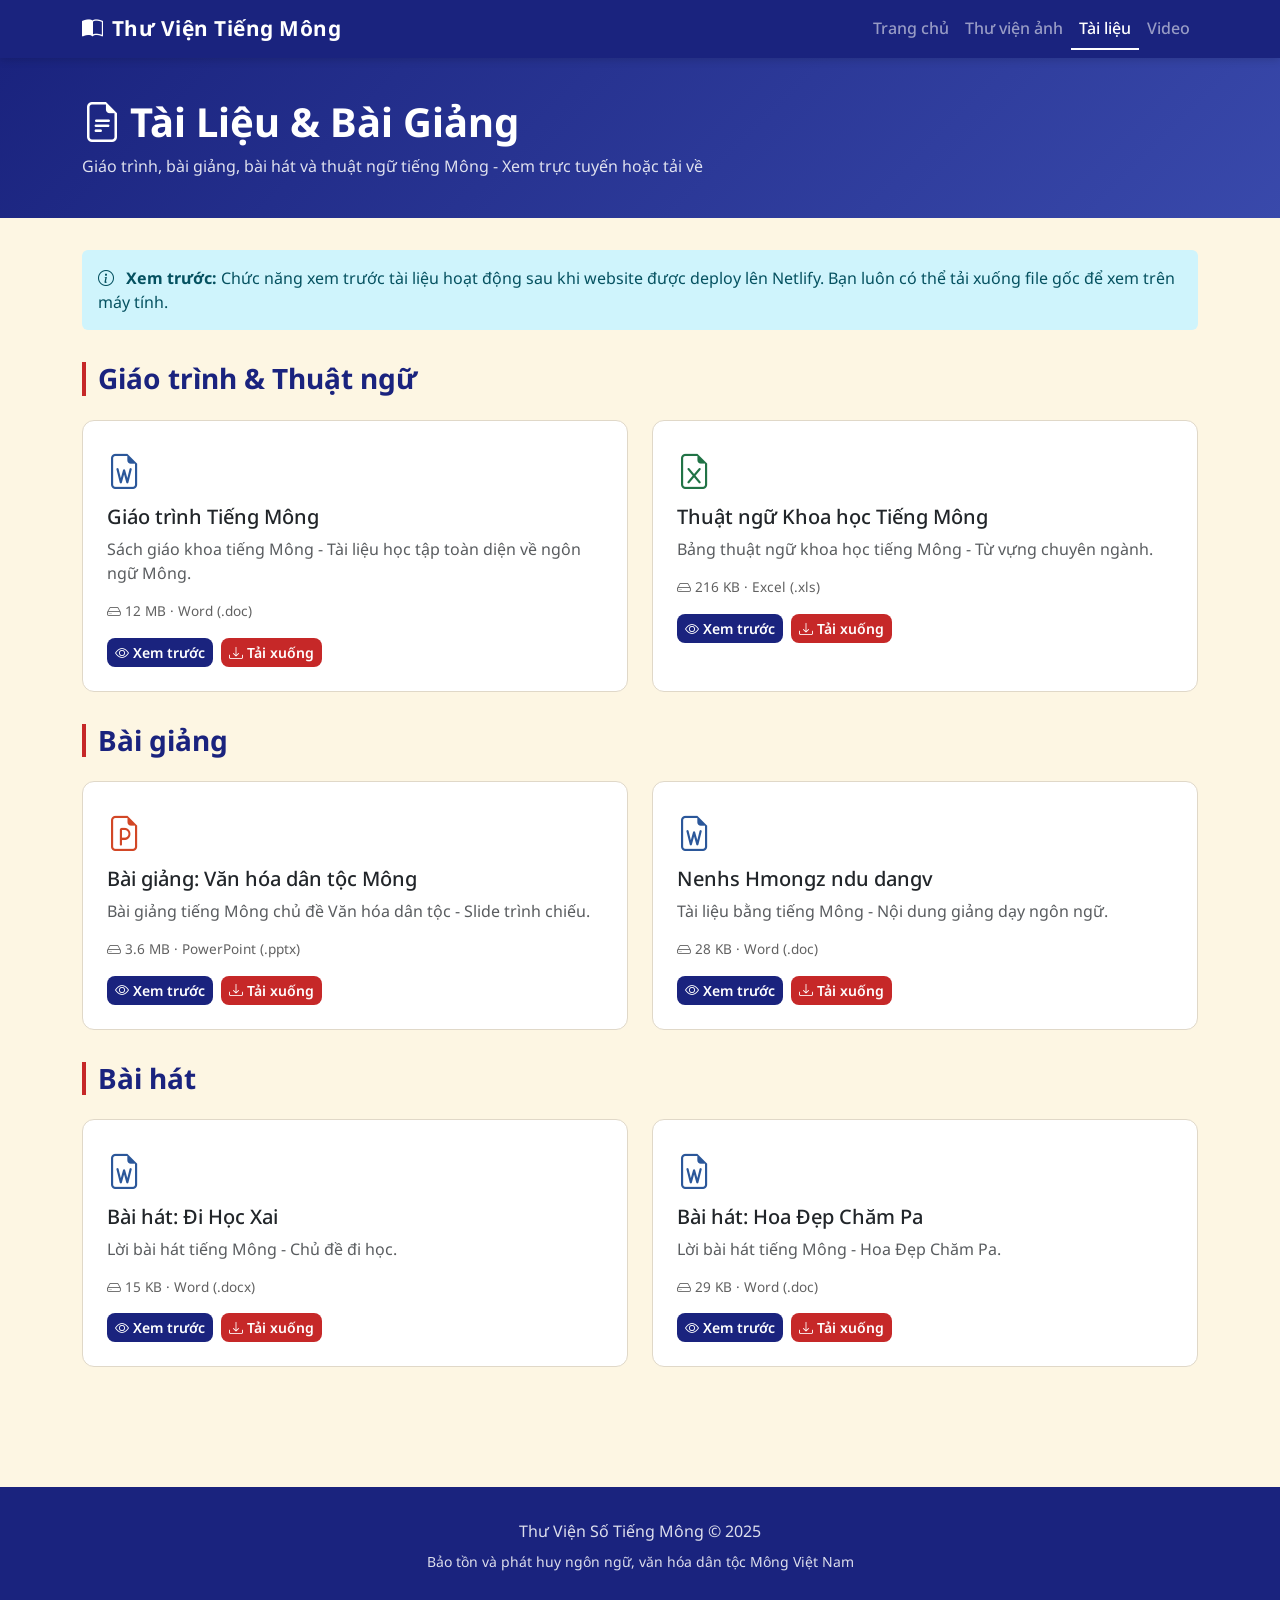
==== tai-lieu.html @ fb34d3aa "init project" ====
<!DOCTYPE html>
<html lang="vi">
<head>
  <meta charset="UTF-8">
  <meta name="viewport" content="width=device-width, initial-scale=1.0">
  <title>Tài liệu - Thư Viện Tiếng Mông</title>
  <link href="https://cdn.jsdelivr.net/npm/bootstrap@5.3.3/dist/css/bootstrap.min.css" rel="stylesheet">
  <link href="https://cdn.jsdelivr.net/npm/bootstrap-icons@1.11.3/font/bootstrap-icons.min.css" rel="stylesheet">
  <link href="https://fonts.googleapis.com/css2?family=Noto+Sans:wght@400;500;600;700;800&display=swap" rel="stylesheet">
  <link href="css/style.css" rel="stylesheet">
</head>
<body>

  <!-- Navbar -->
  <nav class="navbar navbar-expand-lg navbar-dark navbar-hmong sticky-top">
    <div class="container">
      <a class="navbar-brand" href="index.html">
        <i class="bi bi-book-half me-2"></i>Thư Viện Tiếng Mông
      </a>
      <button class="navbar-toggler" type="button" data-bs-toggle="collapse" data-bs-target="#navbarNav">
        <span class="navbar-toggler-icon"></span>
      </button>
      <div class="collapse navbar-collapse" id="navbarNav">
        <ul class="navbar-nav ms-auto">
          <li class="nav-item">
            <a class="nav-link" href="index.html">Trang chủ</a>
          </li>
          <li class="nav-item">
            <a class="nav-link" href="thu-vien.html">Thư viện ảnh</a>
          </li>
          <li class="nav-item">
            <a class="nav-link active" href="tai-lieu.html">Tài liệu</a>
          </li>
          <li class="nav-item">
            <a class="nav-link" href="video.html">Video</a>
          </li>
        </ul>
      </div>
    </div>
  </nav>

  <!-- Page Header -->
  <section class="page-header">
    <div class="container">
      <h1><i class="bi bi-file-earmark-text me-2"></i>Tài Liệu & Bài Giảng</h1>
      <p>Giáo trình, bài giảng, bài hát và thuật ngữ tiếng Mông - Xem trực tuyến hoặc tải về</p>
    </div>
  </section>

  <!-- Lưu ý: Thay SITE_NAME bằng tên site Netlify của bạn để nút "Xem trước" hoạt động -->
  <!-- Ví dụ: thu-vien-tieng-mong.netlify.app -->

  <!-- Documents -->
  <section class="pb-5">
    <div class="container">

      <div class="alert alert-info border-0 mb-4" role="alert">
        <i class="bi bi-info-circle me-2"></i>
        <strong>Xem trước:</strong> Chức năng xem trước tài liệu hoạt động sau khi website được deploy lên Netlify.
        Bạn luôn có thể tải xuống file gốc để xem trên máy tính.
      </div>

      <!-- Giáo trình -->
      <h3 class="video-category-title">Giáo trình & Thuật ngữ</h3>
      <div class="row g-4 mb-4">
        <!-- Giáo trình Tiếng Mông -->
        <div class="col-md-6">
          <div class="card doc-card h-100">
            <div class="card-body">
              <div class="doc-icon word"><i class="bi bi-file-earmark-word"></i></div>
              <h5 class="card-title">Giáo trình Tiếng Mông</h5>
              <p class="text-muted">Sách giáo khoa tiếng Mông - Tài liệu học tập toàn diện về ngôn ngữ Mông.</p>
              <p class="doc-size"><i class="bi bi-hdd me-1"></i>12 MB &middot; Word (.doc)</p>
              <div class="d-flex gap-2 flex-wrap">
                <a href="https://docs.google.com/gview?url=https://hmong.netlify.app/docs/GI%C3%81O%20TR%C3%8CNH%20TI%E1%BA%BENG%20M%C3%94NG.doc&embedded=true" class="btn btn-primary-hmong btn-sm" target="_blank">
                  <i class="bi bi-eye me-1"></i>Xem trước
                </a>
                <a href="docs/GI%C3%81O%20TR%C3%8CNH%20TI%E1%BA%BENG%20M%C3%94NG.doc" class="btn btn-accent btn-sm" download>
                  <i class="bi bi-download me-1"></i>Tải xuống
                </a>
              </div>
            </div>
          </div>
        </div>
        <!-- Thuật ngữ -->
        <div class="col-md-6">
          <div class="card doc-card h-100">
            <div class="card-body">
              <div class="doc-icon excel"><i class="bi bi-file-earmark-excel"></i></div>
              <h5 class="card-title">Thuật ngữ Khoa học Tiếng Mông</h5>
              <p class="text-muted">Bảng thuật ngữ khoa học tiếng Mông - Từ vựng chuyên ngành.</p>
              <p class="doc-size"><i class="bi bi-hdd me-1"></i>216 KB &middot; Excel (.xls)</p>
              <div class="d-flex gap-2 flex-wrap">
                <a href="https://view.officeapps.live.com/op/view.aspx?src=https://hmong.netlify.app/docs/THUAT%20NGU%20KH%20TMONG.xls" class="btn btn-primary-hmong btn-sm" target="_blank">
                  <i class="bi bi-eye me-1"></i>Xem trước
                </a>
                <a href="docs/THUAT%20NGU%20KH%20TMONG.xls" class="btn btn-accent btn-sm" download>
                  <i class="bi bi-download me-1"></i>Tải xuống
                </a>
              </div>
            </div>
          </div>
        </div>
      </div>

      <!-- Bài giảng -->
      <h3 class="video-category-title">Bài giảng</h3>
      <div class="row g-4 mb-4">
        <!-- Bài giảng Văn hóa dân tộc -->
        <div class="col-md-6">
          <div class="card doc-card h-100">
            <div class="card-body">
              <div class="doc-icon ppt"><i class="bi bi-file-earmark-ppt"></i></div>
              <h5 class="card-title">Bài giảng: Văn hóa dân tộc Mông</h5>
              <p class="text-muted">Bài giảng tiếng Mông chủ đề Văn hóa dân tộc - Slide trình chiếu.</p>
              <p class="doc-size"><i class="bi bi-hdd me-1"></i>3.6 MB &middot; PowerPoint (.pptx)</p>
              <div class="d-flex gap-2 flex-wrap">
                <a href="https://docs.google.com/gview?url=https://hmong.netlify.app/docs/B%C3%A0i%20gi%E1%BA%A3ng%20TM%20Ch%E1%BB%A7%20%C4%91%E1%BB%81%20V%C4%83n%20h%C3%B3a%20d%C3%A2n%20t%E1%BB%99c.pptx&embedded=true" class="btn btn-primary-hmong btn-sm" target="_blank">
                  <i class="bi bi-eye me-1"></i>Xem trước
                </a>
                <a href="docs/B%C3%A0i%20gi%E1%BA%A3ng%20TM%20Ch%E1%BB%A7%20%C4%91%E1%BB%81%20V%C4%83n%20h%C3%B3a%20d%C3%A2n%20t%E1%BB%99c.pptx" class="btn btn-accent btn-sm" download>
                  <i class="bi bi-download me-1"></i>Tải xuống
                </a>
              </div>
            </div>
          </div>
        </div>
        <!-- Nenhs Hmongz -->
        <div class="col-md-6">
          <div class="card doc-card h-100">
            <div class="card-body">
              <div class="doc-icon word"><i class="bi bi-file-earmark-word"></i></div>
              <h5 class="card-title">Nenhs Hmongz ndu dangv</h5>
              <p class="text-muted">Tài liệu bằng tiếng Mông - Nội dung giảng dạy ngôn ngữ.</p>
              <p class="doc-size"><i class="bi bi-hdd me-1"></i>28 KB &middot; Word (.doc)</p>
              <div class="d-flex gap-2 flex-wrap">
                <a href="https://docs.google.com/gview?url=https://hmong.netlify.app/docs/Nenhs%20Hmongz%20ndu%20dangv.doc&embedded=true" class="btn btn-primary-hmong btn-sm" target="_blank">
                  <i class="bi bi-eye me-1"></i>Xem trước
                </a>
                <a href="docs/Nenhs%20Hmongz%20ndu%20dangv.doc" class="btn btn-accent btn-sm" download>
                  <i class="bi bi-download me-1"></i>Tải xuống
                </a>
              </div>
            </div>
          </div>
        </div>
      </div>

      <!-- Bài hát -->
      <h3 class="video-category-title">Bài hát</h3>
      <div class="row g-4 mb-4">
        <!-- Bài hát Đi Học Xai -->
        <div class="col-md-6">
          <div class="card doc-card h-100">
            <div class="card-body">
              <div class="doc-icon word"><i class="bi bi-file-earmark-word"></i></div>
              <h5 class="card-title">Bài hát: Đi Học Xai</h5>
              <p class="text-muted">Lời bài hát tiếng Mông - Chủ đề đi học.</p>
              <p class="doc-size"><i class="bi bi-hdd me-1"></i>15 KB &middot; Word (.docx)</p>
              <div class="d-flex gap-2 flex-wrap">
                <a href="https://docs.google.com/gview?url=https://hmong.netlify.app/docs/B%C3%80I%20H%C3%81T%20%C4%90I%20H%E1%BB%8CC%20XAI.docx&embedded=true" class="btn btn-primary-hmong btn-sm" target="_blank">
                  <i class="bi bi-eye me-1"></i>Xem trước
                </a>
                <a href="docs/B%C3%80I%20H%C3%81T%20%C4%90I%20H%E1%BB%8CC%20XAI.docx" class="btn btn-accent btn-sm" download>
                  <i class="bi bi-download me-1"></i>Tải xuống
                </a>
              </div>
            </div>
          </div>
        </div>
        <!-- Bài hát Hoa Đẹp Chăm Pa -->
        <div class="col-md-6">
          <div class="card doc-card h-100">
            <div class="card-body">
              <div class="doc-icon word"><i class="bi bi-file-earmark-word"></i></div>
              <h5 class="card-title">Bài hát: Hoa Đẹp Chăm Pa</h5>
              <p class="text-muted">Lời bài hát tiếng Mông - Hoa Đẹp Chăm Pa.</p>
              <p class="doc-size"><i class="bi bi-hdd me-1"></i>29 KB &middot; Word (.doc)</p>
              <div class="d-flex gap-2 flex-wrap">
                <a href="https://docs.google.com/gview?url=https://hmong.netlify.app/docs/B%C3%A0i%20h%C3%A1t%20Hoa%20dep%20cham%20pa.doc&embedded=true" class="btn btn-primary-hmong btn-sm" target="_blank">
                  <i class="bi bi-eye me-1"></i>Xem trước
                </a>
                <a href="docs/B%C3%A0i%20h%C3%A1t%20Hoa%20dep%20cham%20pa.doc" class="btn btn-accent btn-sm" download>
                  <i class="bi bi-download me-1"></i>Tải xuống
                </a>
              </div>
            </div>
          </div>
        </div>
      </div>

    </div>
  </section>

  <!-- Footer -->
  <footer class="footer-hmong">
    <div class="container text-center">
      <p class="mb-2">Thư Viện Số Tiếng Mông &copy; 2025</p>
      <p class="small">Bảo tồn và phát huy ngôn ngữ, văn hóa dân tộc Mông Việt Nam</p>
    </div>
  </footer>

  <script src="https://cdn.jsdelivr.net/npm/bootstrap@5.3.3/dist/js/bootstrap.bundle.min.js"></script>
</body>
</html>
---- css/style.css ----
/* ============================================
   THƯ VIỆN TIẾNG MÔNG - Custom Styles
   ============================================ */

:root {
  --primary: #1a237e;
  --primary-light: #3949ab;
  --accent: #c62828;
  --accent-light: #ef5350;
  --bg-cream: #fdf6e3;
  --bg-light: #fef9ef;
  --text-dark: #212121;
  --text-muted: #616161;
  --border-light: #e0d8c8;
}

body {
  font-family: "Noto Sans", sans-serif;
  background-color: var(--bg-cream);
  color: var(--text-dark);
}

/* --- Navbar --- */
.navbar-hmong {
  background-color: var(--primary);
  box-shadow: 0 2px 8px rgba(0, 0, 0, 0.15);
}

.navbar-hmong .navbar-brand {
  font-weight: 700;
  font-size: 1.3rem;
  letter-spacing: 0.5px;
}

.navbar-hmong .nav-link {
  font-weight: 500;
  padding: 0.5rem 1rem;
  transition: opacity 0.2s;
}

.navbar-hmong .nav-link:hover {
  opacity: 0.85;
}

.navbar-hmong .nav-link.active {
  border-bottom: 2px solid #fff;
}

/* --- Hero Section --- */
.hero-section {
  background: linear-gradient(135deg, var(--primary) 0%, var(--primary-light) 100%);
  color: #fff;
  padding: 4rem 0;
  text-align: center;
}

.hero-section h1 {
  font-weight: 800;
  font-size: 2.5rem;
  margin-bottom: 1rem;
}

.hero-section p {
  font-size: 1.15rem;
  opacity: 0.9;
  max-width: 700px;
  margin: 0 auto;
}

/* --- Section Titles --- */
.section-title {
  font-weight: 700;
  color: var(--primary);
  margin-bottom: 2rem;
  padding-bottom: 0.5rem;
  border-bottom: 3px solid var(--accent);
  display: inline-block;
}

/* --- Overview Cards (Homepage) --- */
.overview-card {
  border: none;
  border-radius: 12px;
  box-shadow: 0 2px 12px rgba(0, 0, 0, 0.08);
  transition: transform 0.2s, box-shadow 0.2s;
  background: #fff;
}

.overview-card:hover {
  transform: translateY(-4px);
  box-shadow: 0 6px 20px rgba(0, 0, 0, 0.12);
}

.overview-card .card-body {
  padding: 2rem;
  text-align: center;
}

.overview-card .card-icon {
  font-size: 2.5rem;
  color: var(--accent);
  margin-bottom: 1rem;
}

.overview-card .card-title {
  font-weight: 700;
  color: var(--primary);
}

.overview-card .card-count {
  font-size: 1.5rem;
  font-weight: 800;
  color: var(--accent);
}

/* --- Gallery Grid --- */
.gallery-grid {
  display: grid;
  grid-template-columns: repeat(3, 1fr);
  gap: 1rem;
}

.gallery-item {
  overflow: hidden;
  border-radius: 8px;
  cursor: pointer;
  aspect-ratio: 4/3;
  box-shadow: 0 2px 8px rgba(0, 0, 0, 0.1);
  transition: transform 0.2s, box-shadow 0.2s;
}

.gallery-item:hover {
  transform: scale(1.03);
  box-shadow: 0 4px 16px rgba(0, 0, 0, 0.18);
}

.gallery-item img {
  width: 100%;
  height: 100%;
  object-fit: cover;
}

/* Gallery Modal */
#galleryModal .modal-body {
  padding: 0;
  text-align: center;
  background: #000;
}

#galleryModal .modal-img {
  max-width: 100%;
  max-height: 80vh;
  object-fit: contain;
}

#galleryModal .modal-caption {
  padding: 0.75rem;
  color: #ccc;
  font-size: 0.9rem;
}

/* --- Document Cards --- */
.doc-card {
  border: 1px solid var(--border-light);
  border-radius: 12px;
  background: #fff;
  transition: box-shadow 0.2s;
}

.doc-card:hover {
  box-shadow: 0 4px 16px rgba(0, 0, 0, 0.1);
}

.doc-card .card-body {
  padding: 1.5rem;
}

.doc-icon {
  font-size: 2.2rem;
  margin-bottom: 0.5rem;
}

.doc-icon.word { color: #2b579a; }
.doc-icon.excel { color: #217346; }
.doc-icon.ppt { color: #d24726; }

.doc-size {
  font-size: 0.85rem;
  color: var(--text-muted);
}

/* --- Video Cards --- */
.video-card {
  border: none;
  border-radius: 12px;
  overflow: hidden;
  box-shadow: 0 2px 12px rgba(0, 0, 0, 0.08);
  background: #fff;
}

.video-card .card-body {
  padding: 1.25rem;
}

.video-category-title {
  font-weight: 700;
  color: var(--primary);
  margin-top: 2rem;
  margin-bottom: 1.5rem;
  padding-left: 0.75rem;
  border-left: 4px solid var(--accent);
}

/* --- Footer --- */
.footer-hmong {
  background-color: var(--primary);
  color: rgba(255, 255, 255, 0.85);
  padding: 2rem 0;
  margin-top: 3rem;
}

.footer-hmong a {
  color: rgba(255, 255, 255, 0.7);
  text-decoration: none;
}

.footer-hmong a:hover {
  color: #fff;
}

.qr-code-img {
  width: 120px;
  height: 120px;
  border: 3px solid #fff;
  border-radius: 8px;
}

/* --- About Section --- */
.about-section {
  background: #fff;
  border-radius: 12px;
  padding: 2.5rem;
  box-shadow: 0 2px 8px rgba(0, 0, 0, 0.06);
}

/* --- Buttons --- */
.btn-accent {
  background-color: var(--accent);
  color: #fff;
  border: none;
  border-radius: 8px;
  font-weight: 600;
}

.btn-accent:hover {
  background-color: var(--accent-light);
  color: #fff;
}

.btn-primary-hmong {
  background-color: var(--primary);
  color: #fff;
  border: none;
  border-radius: 8px;
  font-weight: 600;
}

.btn-primary-hmong:hover {
  background-color: var(--primary-light);
  color: #fff;
}

/* --- Page Header --- */
.page-header {
  background: linear-gradient(135deg, var(--primary) 0%, var(--primary-light) 100%);
  color: #fff;
  padding: 2.5rem 0;
  margin-bottom: 2rem;
}

.page-header h1 {
  font-weight: 700;
  margin-bottom: 0.5rem;
}

.page-header p {
  opacity: 0.85;
  margin-bottom: 0;
}

/* --- Responsive --- */
@media (max-width: 991.98px) {
  .hero-section h1 { font-size: 2rem; }
  .hero-section { padding: 3rem 0; }
}

@media (max-width: 767.98px) {
  .gallery-grid {
    grid-template-columns: repeat(2, 1fr);
    gap: 0.75rem;
  }
  .hero-section h1 { font-size: 1.6rem; }
  .hero-section { padding: 2rem 0; }
  .page-header { padding: 1.5rem 0; }
}

@media (max-width: 575.98px) {
  .gallery-grid {
    grid-template-columns: 1fr;
  }
}
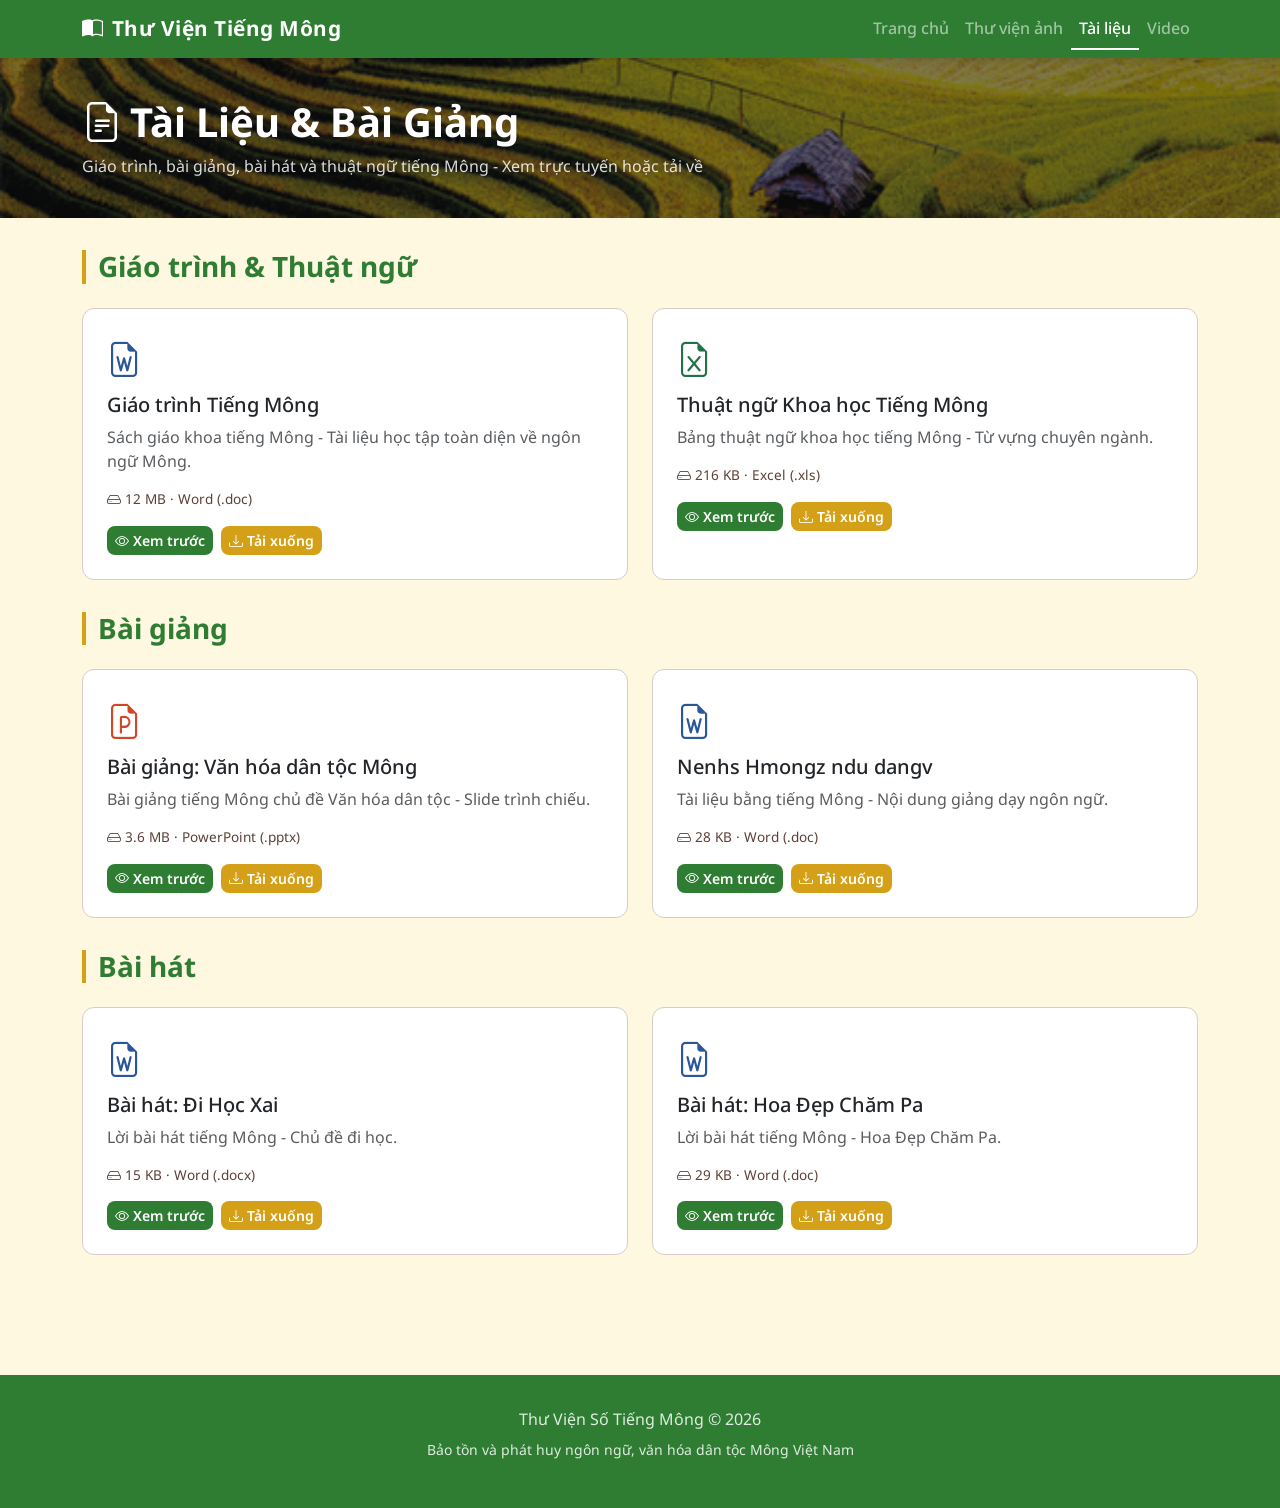
==== commit 5fb4991c: "update" ====
--- a/tai-lieu.html
+++ b/tai-lieu.html
@@ -54,11 +54,6 @@
   <section class="pb-5">
     <div class="container">
 
-      <div class="alert alert-info border-0 mb-4" role="alert">
-        <i class="bi bi-info-circle me-2"></i>
-        <strong>Xem trước:</strong> Chức năng xem trước tài liệu hoạt động sau khi website được deploy lên Netlify.
-        Bạn luôn có thể tải xuống file gốc để xem trên máy tính.
-      </div>
 
       <!-- Giáo trình -->
       <h3 class="video-category-title">Giáo trình & Thuật ngữ</h3>
@@ -195,7 +190,7 @@
   <!-- Footer -->
   <footer class="footer-hmong">
     <div class="container text-center">
-      <p class="mb-2">Thư Viện Số Tiếng Mông &copy; 2025</p>
+      <p class="mb-2">Thư Viện Số Tiếng Mông &copy; 2026</p>
       <p class="small">Bảo tồn và phát huy ngôn ngữ, văn hóa dân tộc Mông Việt Nam</p>
     </div>
   </footer>
--- a/css/style.css
+++ b/css/style.css
@@ -3,15 +3,15 @@
    ============================================ */
 
 :root {
-  --primary: #1a237e;
-  --primary-light: #3949ab;
-  --accent: #c62828;
-  --accent-light: #ef5350;
-  --bg-cream: #fdf6e3;
-  --bg-light: #fef9ef;
-  --text-dark: #212121;
-  --text-muted: #616161;
-  --border-light: #e0d8c8;
+  --primary: #2e7d32;
+  --primary-light: #43a047;
+  --accent: #d4a017;
+  --accent-light: #e8b830;
+  --bg-cream: #fff8e1;
+  --bg-light: #fffde7;
+  --text-dark: #3e2723;
+  --text-muted: #5d4037;
+  --border-light: #d7ccc8;
 }
 
 body {
@@ -48,9 +48,10 @@
 
 /* --- Hero Section --- */
 .hero-section {
-  background: linear-gradient(135deg, var(--primary) 0%, var(--primary-light) 100%);
-  color: #fff;
-  padding: 4rem 0;
+  background: linear-gradient(rgba(0, 0, 0, 0.45), rgba(0, 0, 0, 0.45)),
+              url('../img/background.png') center/cover no-repeat;
+  color: #fff;
+  padding: 5rem 0;
   text-align: center;
 }
 
@@ -58,13 +59,15 @@
   font-weight: 800;
   font-size: 2.5rem;
   margin-bottom: 1rem;
+  text-shadow: 2px 2px 8px rgba(0, 0, 0, 0.4);
 }
 
 .hero-section p {
   font-size: 1.15rem;
-  opacity: 0.9;
+  opacity: 0.95;
   max-width: 700px;
   margin: 0 auto;
+  text-shadow: 1px 1px 4px rgba(0, 0, 0, 0.3);
 }
 
 /* --- Section Titles --- */
@@ -272,7 +275,8 @@
 
 /* --- Page Header --- */
 .page-header {
-  background: linear-gradient(135deg, var(--primary) 0%, var(--primary-light) 100%);
+  background: linear-gradient(rgba(0, 0, 0, 0.5), rgba(0, 0, 0, 0.5)),
+              url('../img/background.png') center/cover no-repeat;
   color: #fff;
   padding: 2.5rem 0;
   margin-bottom: 2rem;
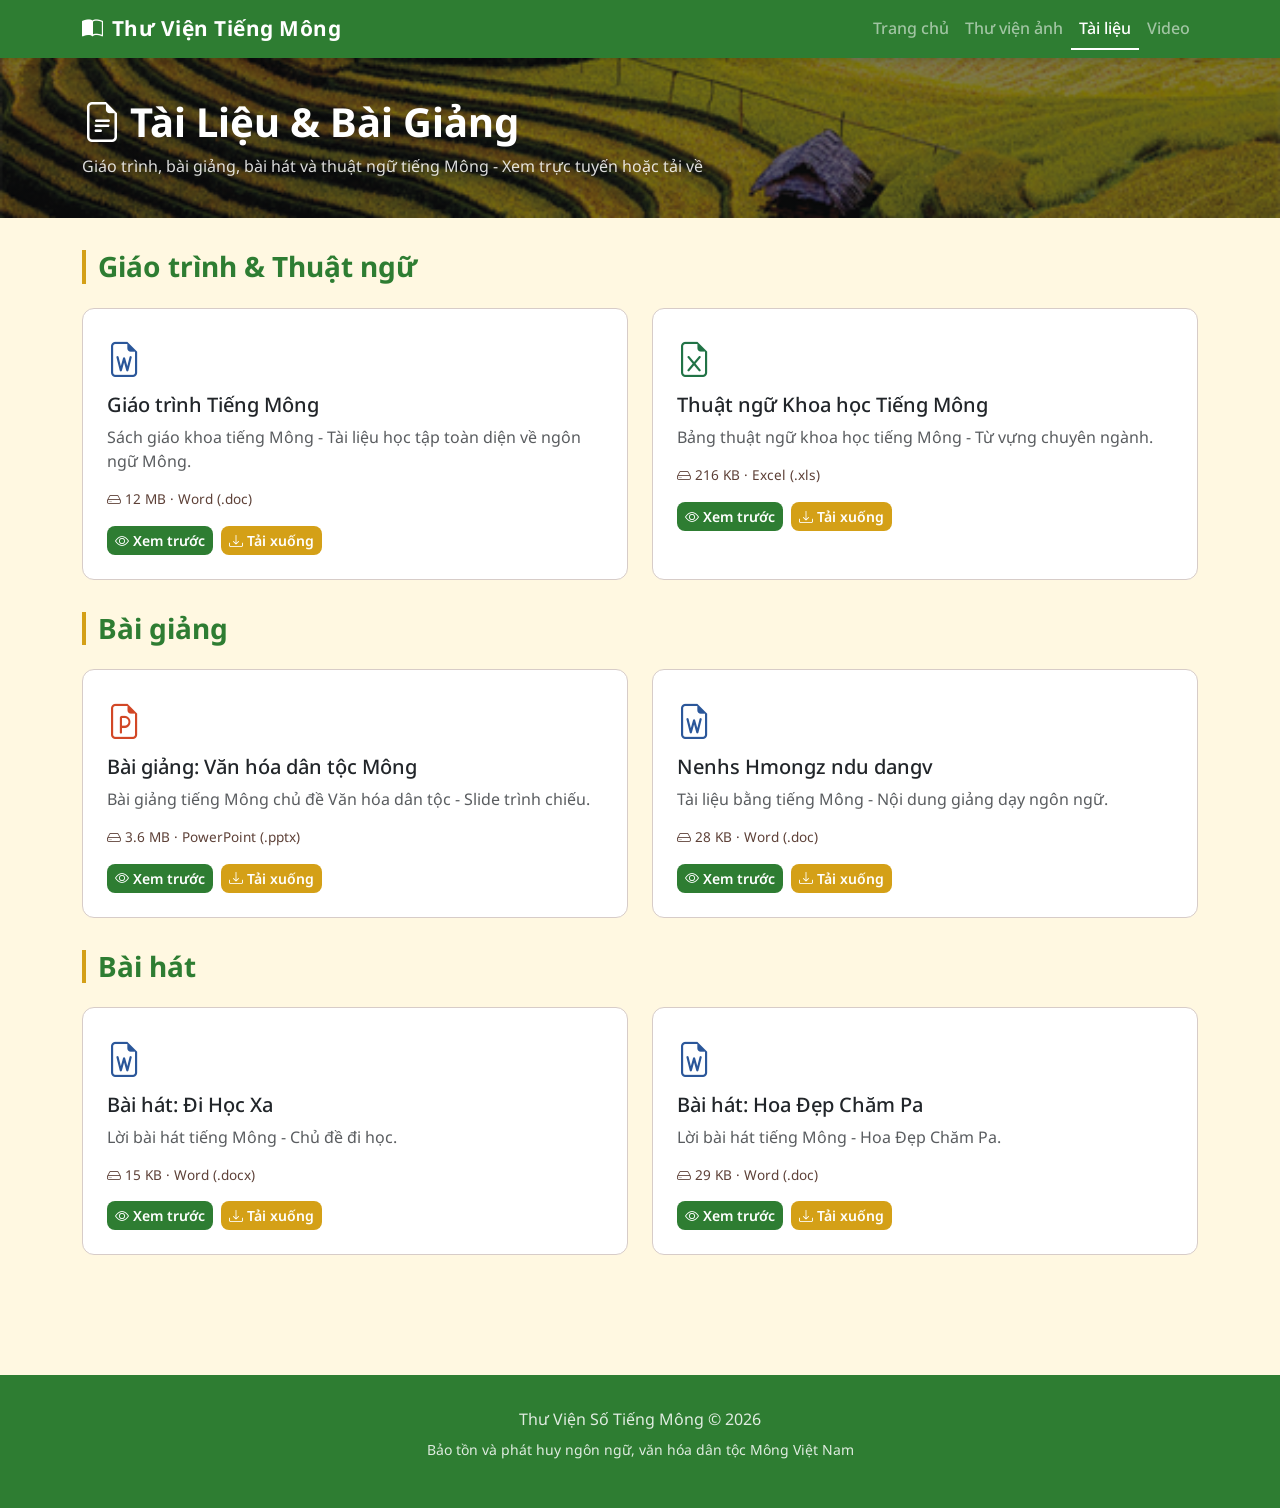
==== commit c9fa5e91: "Update video and document content - Increased the count of videos from 12 to 16 in index.html and vi" ====
--- a/tai-lieu.html
+++ b/tai-lieu.html
@@ -149,7 +149,7 @@
           <div class="card doc-card h-100">
             <div class="card-body">
               <div class="doc-icon word"><i class="bi bi-file-earmark-word"></i></div>
-              <h5 class="card-title">Bài hát: Đi Học Xai</h5>
+              <h5 class="card-title">Bài hát: Đi Học Xa</h5>
               <p class="text-muted">Lời bài hát tiếng Mông - Chủ đề đi học.</p>
               <p class="doc-size"><i class="bi bi-hdd me-1"></i>15 KB &middot; Word (.docx)</p>
               <div class="d-flex gap-2 flex-wrap">
